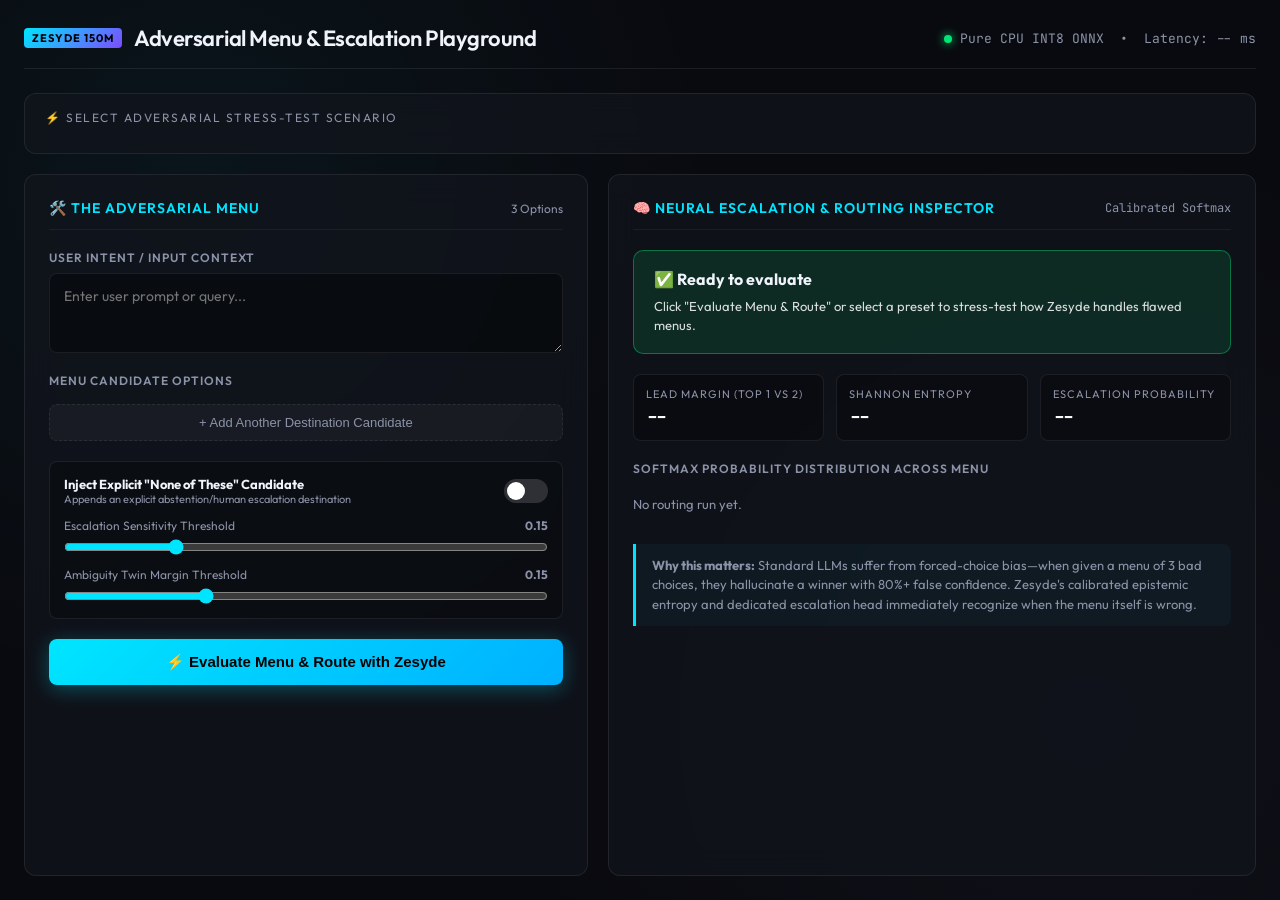
==== demos/bad_menu/index.html @ c3fc0f22 "feat(demos): add adversarial menu playground and fix dino offline jump" ====
<!DOCTYPE html>
<html lang="en">
<head>
  <meta charset="UTF-8">
  <meta name="viewport" content="width=device-width, initial-scale=1.0">
  <title>Zesyde — Adversarial Menu & Escalation Playground</title>
  <link rel="preconnect" href="https://fonts.googleapis.com">
  <link rel="preconnect" href="https://fonts.gstatic.com" crossorigin>
  <link href="https://fonts.googleapis.com/css2?family=JetBrains+Mono:wght@400;600;700&family=Outfit:wght@300;400;500;600;700&display=swap" rel="stylesheet">
  <style>
    :root {
      --bg: #090a0f;
      --card-bg: rgba(18, 20, 29, 0.75);
      --card-border: rgba(255, 255, 255, 0.08);
      --card-hover: rgba(255, 255, 255, 0.12);
      --text: #f0f3fa;
      --text-muted: #8c93a8;
      --accent-cyan: #00e5ff;
      --accent-green: #00e676;
      --accent-amber: #ffb300;
      --accent-rose: #ff1744;
      --accent-purple: #b388ff;
      --mono: 'JetBrains Mono', monospace;
      --font: 'Outfit', sans-serif;
    }

    * {
      box-sizing: border-box;
      margin: 0;
      padding: 0;
    }

    body {
      background-color: var(--bg);
      background-image: 
        radial-gradient(circle at 15% 20%, rgba(0, 229, 255, 0.05) 0%, transparent 40%),
        radial-gradient(circle at 85% 80%, rgba(179, 136, 255, 0.04) 0%, transparent 45%);
      color: var(--text);
      font-family: var(--font);
      min-height: 100vh;
      display: flex;
      flex-direction: column;
      padding: 24px;
      overflow-x: hidden;
    }

    header {
      max-width: 1400px;
      margin: 0 auto 24px;
      width: 100%;
      display: flex;
      justify-content: space-between;
      align-items: center;
      border-bottom: 1px solid var(--card-border);
      padding-bottom: 16px;
    }

    .brand {
      display: flex;
      align-items: center;
      gap: 12px;
    }

    .badge-core {
      background: linear-gradient(135deg, #00e5ff, #7c4dff);
      color: #000;
      font-weight: 700;
      font-size: 11px;
      padding: 3px 8px;
      border-radius: 4px;
      letter-spacing: 1px;
      text-transform: uppercase;
    }

    h1 {
      font-size: 22px;
      font-weight: 600;
      letter-spacing: -0.5px;
    }

    .header-meta {
      display: flex;
      align-items: center;
      gap: 16px;
      font-size: 13px;
      color: var(--text-muted);
      font-family: var(--mono);
    }

    .live-dot {
      width: 8px;
      height: 8px;
      border-radius: 50%;
      background: var(--accent-green);
      display: inline-block;
      box-shadow: 0 0 10px var(--accent-green);
      animation: pulse 2s infinite;
    }

    @keyframes pulse {
      0%, 100% { opacity: 1; }
      50% { opacity: 0.4; }
    }

    .container {
      max-width: 1400px;
      margin: 0 auto;
      width: 100%;
      display: flex;
      flex-direction: column;
      gap: 20px;
      flex: 1;
    }

    /* Preset Tray */
    .presets-card {
      background: var(--card-bg);
      border: 1px solid var(--card-border);
      border-radius: 12px;
      padding: 16px 20px;
      backdrop-filter: blur(12px);
    }

    .presets-title {
      font-size: 12px;
      text-transform: uppercase;
      letter-spacing: 1.5px;
      color: var(--text-muted);
      margin-bottom: 12px;
      display: flex;
      align-items: center;
      gap: 8px;
    }

    .presets-grid {
      display: grid;
      grid-template-columns: repeat(auto-fit, minmax(240px, 1fr));
      gap: 12px;
    }

    .preset-btn {
      background: rgba(255, 255, 255, 0.03);
      border: 1px solid var(--card-border);
      border-radius: 8px;
      padding: 12px 14px;
      color: var(--text);
      cursor: pointer;
      text-align: left;
      transition: all 0.2s ease;
      position: relative;
      overflow: hidden;
    }

    .preset-btn:hover {
      background: rgba(255, 255, 255, 0.06);
      border-color: var(--card-hover);
      transform: translateY(-1px);
    }

    .preset-btn.active {
      background: rgba(0, 229, 255, 0.08);
      border-color: var(--accent-cyan);
      box-shadow: 0 0 15px rgba(0, 229, 255, 0.15);
    }

    .preset-badge {
      font-size: 10px;
      font-family: var(--mono);
      font-weight: 600;
      text-transform: uppercase;
      display: inline-block;
      margin-bottom: 4px;
    }

    .preset-btn[data-cat="out_of_distribution"] .preset-badge { color: var(--accent-rose); }
    .preset-btn[data-cat="ambiguity"] .preset-badge { color: var(--accent-amber); }
    .preset-btn[data-cat="underspecified"] .preset-badge { color: var(--accent-purple); }
    .preset-btn[data-cat="high_confidence"] .preset-badge { color: var(--accent-green); }
    .preset-btn[data-cat="multilingual"] .preset-badge { color: var(--accent-cyan); }

    .preset-name {
      font-size: 14px;
      font-weight: 600;
      margin-bottom: 3px;
    }

    .preset-desc {
      font-size: 12px;
      color: var(--text-muted);
      line-height: 1.35;
    }

    /* Main Workspace Split */
    .workspace {
      display: grid;
      grid-template-columns: 1fr 1.15fr;
      gap: 20px;
      flex: 1;
    }

    @media (max-width: 1024px) {
      .workspace { grid-template-columns: 1fr; }
    }

    .panel {
      background: var(--card-bg);
      border: 1px solid var(--card-border);
      border-radius: 12px;
      padding: 24px;
      display: flex;
      flex-direction: column;
      gap: 20px;
      backdrop-filter: blur(16px);
    }

    .panel-header {
      display: flex;
      justify-content: space-between;
      align-items: center;
      border-bottom: 1px solid rgba(255, 255, 255, 0.05);
      padding-bottom: 12px;
    }

    .panel-title {
      font-size: 14px;
      font-weight: 600;
      letter-spacing: 1px;
      text-transform: uppercase;
      color: var(--accent-cyan);
      display: flex;
      align-items: center;
      gap: 8px;
    }

    .field-group {
      display: flex;
      flex-direction: column;
      gap: 8px;
    }

    label {
      font-size: 12px;
      text-transform: uppercase;
      letter-spacing: 1px;
      color: var(--text-muted);
      font-weight: 600;
    }

    textarea, input[type="text"] {
      width: 100%;
      background: rgba(0, 0, 0, 0.4);
      border: 1px solid var(--card-border);
      border-radius: 8px;
      padding: 12px 14px;
      color: #fff;
      font-family: inherit;
      font-size: 14px;
      outline: none;
      transition: all 0.2s;
    }

    textarea:focus, input[type="text"]:focus {
      border-color: var(--accent-cyan);
      box-shadow: 0 0 10px rgba(0, 229, 255, 0.2);
    }

    textarea {
      resize: vertical;
      min-height: 80px;
      line-height: 1.45;
    }

    .options-list {
      display: flex;
      flex-direction: column;
      gap: 8px;
    }

    .option-item {
      display: flex;
      align-items: center;
      gap: 8px;
    }

    .option-idx {
      width: 24px;
      font-family: var(--mono);
      font-size: 12px;
      color: var(--text-muted);
      text-align: center;
    }

    .btn-remove {
      background: transparent;
      border: 1px solid rgba(255, 23, 68, 0.3);
      color: var(--accent-rose);
      border-radius: 6px;
      width: 32px;
      height: 38px;
      cursor: pointer;
      display: flex;
      align-items: center;
      justify-content: center;
      font-size: 16px;
      transition: all 0.2s;
    }

    .btn-remove:hover {
      background: rgba(255, 23, 68, 0.2);
    }

    .btn-add {
      background: rgba(255, 255, 255, 0.04);
      border: 1px dashed var(--card-border);
      color: var(--text-muted);
      border-radius: 8px;
      padding: 10px;
      cursor: pointer;
      font-size: 13px;
      font-weight: 500;
      transition: all 0.2s;
      width: 100%;
    }

    .btn-add:hover {
      background: rgba(255, 255, 255, 0.08);
      color: #fff;
      border-color: var(--accent-cyan);
    }

    .toggles-bar {
      display: flex;
      flex-direction: column;
      gap: 12px;
      background: rgba(0, 0, 0, 0.25);
      border: 1px solid var(--card-border);
      border-radius: 8px;
      padding: 14px;
    }

    .toggle-row {
      display: flex;
      justify-content: space-between;
      align-items: center;
      font-size: 13px;
    }

    .switch {
      position: relative;
      display: inline-block;
      width: 44px;
      height: 24px;
    }

    .switch input { opacity: 0; width: 0; height: 0; }

    .slider {
      position: absolute;
      cursor: pointer;
      top: 0; left: 0; right: 0; bottom: 0;
      background-color: rgba(255, 255, 255, 0.15);
      transition: .3s;
      border-radius: 24px;
    }

    .slider:before {
      position: absolute;
      content: "";
      height: 18px;
      width: 18px;
      left: 3px;
      bottom: 3px;
      background-color: white;
      transition: .3s;
      border-radius: 50%;
    }

    input:checked + .slider {
      background-color: var(--accent-cyan);
    }

    input:checked + .slider:before {
      transform: translateX(20px);
    }

    .range-group {
      display: flex;
      flex-direction: column;
      gap: 6px;
    }

    .range-label-row {
      display: flex;
      justify-content: space-between;
      font-size: 12px;
      color: var(--text-muted);
    }

    input[type="range"] {
      width: 100%;
      accent-color: var(--accent-cyan);
    }

    .btn-evaluate {
      background: linear-gradient(135deg, #00e5ff 0%, #00b0ff 100%);
      color: #000;
      border: none;
      border-radius: 8px;
      padding: 14px 20px;
      font-size: 15px;
      font-weight: 700;
      cursor: pointer;
      display: flex;
      align-items: center;
      justify-content: center;
      gap: 10px;
      box-shadow: 0 4px 20px rgba(0, 229, 255, 0.3);
      transition: all 0.2s;
    }

    .btn-evaluate:hover {
      transform: translateY(-2px);
      box-shadow: 0 6px 25px rgba(0, 229, 255, 0.45);
    }

    .btn-evaluate:active {
      transform: translateY(0);
    }

    /* Inspector Right Panel */
    .verdict-banner {
      border-radius: 10px;
      padding: 18px 20px;
      display: flex;
      flex-direction: column;
      gap: 8px;
      border: 1px solid transparent;
      animation: fadeIn 0.3s ease;
    }

    @keyframes fadeIn {
      from { opacity: 0; transform: translateY(-4px); }
      to { opacity: 1; transform: translateY(0); }
    }

    .verdict-banner.verdict-none,
    .verdict-banner.verdict-escalate {
      background: rgba(255, 23, 68, 0.12);
      border-color: rgba(255, 23, 68, 0.4);
    }

    .verdict-banner.verdict-ambiguous {
      background: rgba(255, 179, 0, 0.12);
      border-color: rgba(255, 179, 0, 0.4);
    }

    .verdict-banner.verdict-low {
      background: rgba(179, 136, 255, 0.12);
      border-color: rgba(179, 136, 255, 0.4);
    }

    .verdict-banner.verdict-route {
      background: rgba(0, 230, 118, 0.12);
      border-color: rgba(0, 230, 118, 0.4);
    }

    .verdict-header {
      display: flex;
      align-items: center;
      gap: 10px;
      font-size: 16px;
      font-weight: 700;
    }

    .verdict-desc {
      font-size: 13px;
      line-height: 1.45;
      color: rgba(255, 255, 255, 0.85);
    }

    .metrics-grid {
      display: grid;
      grid-template-columns: repeat(3, 1fr);
      gap: 12px;
    }

    .metric-card {
      background: rgba(0, 0, 0, 0.3);
      border: 1px solid var(--card-border);
      border-radius: 8px;
      padding: 12px;
      display: flex;
      flex-direction: column;
      gap: 4px;
    }

    .metric-title {
      font-size: 11px;
      text-transform: uppercase;
      letter-spacing: 1px;
      color: var(--text-muted);
    }

    .metric-value {
      font-family: var(--mono);
      font-size: 18px;
      font-weight: 700;
      color: #fff;
    }

    /* Distribution List */
    .dist-container {
      display: flex;
      flex-direction: column;
      gap: 12px;
    }

    .dist-row {
      display: flex;
      flex-direction: column;
      gap: 6px;
      background: rgba(0, 0, 0, 0.2);
      border: 1px solid rgba(255, 255, 255, 0.04);
      border-radius: 8px;
      padding: 10px 14px;
    }

    .dist-info {
      display: flex;
      justify-content: space-between;
      align-items: center;
      font-size: 13px;
    }

    .dist-label {
      font-weight: 500;
      display: flex;
      align-items: center;
      gap: 8px;
    }

    .dist-rank {
      font-family: var(--mono);
      font-size: 11px;
      color: var(--text-muted);
      width: 18px;
    }

    .dist-prob {
      font-family: var(--mono);
      font-weight: 700;
      font-size: 14px;
    }

    .bar-bg {
      height: 6px;
      background: rgba(255, 255, 255, 0.08);
      border-radius: 3px;
      overflow: hidden;
      position: relative;
    }

    .bar-fill {
      height: 100%;
      border-radius: 3px;
      transition: width 0.4s cubic-bezier(0.16, 1, 0.3, 1);
    }

    .bar-fill.fill-win { background: var(--accent-cyan); }
    .bar-fill.fill-none { background: var(--accent-rose); }
    .bar-fill.fill-ambig { background: var(--accent-amber); }
    .bar-fill.fill-regular { background: rgba(255, 255, 255, 0.3); }

    .callout-box {
      background: rgba(0, 229, 255, 0.04);
      border-left: 3px solid var(--accent-cyan);
      padding: 12px 16px;
      border-radius: 0 8px 8px 0;
      font-size: 13px;
      line-height: 1.5;
      color: var(--text-muted);
    }
  </style>
</head>
<body>

  <header>
    <div class="brand">
      <span class="badge-core">Zesyde 150M</span>
      <h1>Adversarial Menu & Escalation Playground</h1>
    </div>
    <div class="header-meta">
      <span><span class="live-dot"></span> Pure CPU INT8 ONNX</span>
      <span>•</span>
      <span id="latencyHeader">Latency: -- ms</span>
    </div>
  </header>

  <div class="container">

    <!-- Preset Stress Scenarios -->
    <div class="presets-card">
      <div class="presets-title">
        <span>⚡ Select Adversarial Stress-Test Scenario</span>
      </div>
      <div class="presets-grid" id="presetsGrid">
        <!-- Injected dynamically -->
      </div>
    </div>

    <!-- Workspace -->
    <div class="workspace">

      <!-- Left Column: Menu Configuration -->
      <div class="panel">
        <div class="panel-header">
          <span class="panel-title">🛠️ The Adversarial Menu</span>
          <span style="font-size: 12px; color: var(--text-muted);" id="optionCountLabel">3 Options</span>
        </div>

        <div class="field-group">
          <label for="queryInput">User Intent / Input Context</label>
          <textarea id="queryInput" placeholder="Enter user prompt or query..."></textarea>
        </div>

        <div class="field-group">
          <label>Menu Candidate Options</label>
          <div class="options-list" id="optionsList">
            <!-- Dynamic options -->
          </div>
          <button class="btn-add" id="btnAddOption">+ Add Another Destination Candidate</button>
        </div>

        <div class="toggles-bar">
          <div class="toggle-row">
            <div>
              <strong>Inject Explicit "None of These" Candidate</strong>
              <div style="font-size: 11px; color: var(--text-muted);">Appends an explicit abstention/human escalation destination</div>
            </div>
            <label class="switch">
              <input type="checkbox" id="autoNoneCheck">
              <span class="slider"></span>
            </label>
          </div>

          <div class="range-group">
            <div class="range-label-row">
              <span>Escalation Sensitivity Threshold</span>
              <strong id="escalationVal">0.15</strong>
            </div>
            <input type="range" id="escalationSlider" min="0.05" max="0.50" step="0.01" value="0.15">
          </div>

          <div class="range-group">
            <div class="range-label-row">
              <span>Ambiguity Twin Margin Threshold</span>
              <strong id="ambiguityVal">0.15</strong>
            </div>
            <input type="range" id="ambiguitySlider" min="0.05" max="0.40" step="0.01" value="0.15">
          </div>
        </div>

        <button class="btn-evaluate" id="btnEvaluate">
          <span>⚡ Evaluate Menu & Route with Zesyde</span>
        </button>
      </div>

      <!-- Right Column: Neural Inspector -->
      <div class="panel">
        <div class="panel-header">
          <span class="panel-title">🧠 Neural Escalation & Routing Inspector</span>
          <span style="font-family: var(--mono); font-size: 12px; color: var(--text-muted);">Calibrated Softmax</span>
        </div>

        <!-- Big Verdict Card -->
        <div class="verdict-banner verdict-route" id="verdictCard">
          <div class="verdict-header" id="verdictHeader">
            <span>✅ Ready to evaluate</span>
          </div>
          <div class="verdict-desc" id="verdictDesc">
            Click "Evaluate Menu & Route" or select a preset to stress-test how Zesyde handles flawed menus.
          </div>
        </div>

        <!-- Metric Gauges -->
        <div class="metrics-grid">
          <div class="metric-card">
            <span class="metric-title">Lead Margin (Top 1 vs 2)</span>
            <span class="metric-value" id="metricMargin">--</span>
          </div>
          <div class="metric-card">
            <span class="metric-title">Shannon Entropy</span>
            <span class="metric-value" id="metricEntropy">--</span>
          </div>
          <div class="metric-card">
            <span class="metric-title">Escalation Probability</span>
            <span class="metric-value" id="metricEscalate">--</span>
          </div>
        </div>

        <!-- Softmax Distribution -->
        <div class="field-group">
          <label>Softmax Probability Distribution Across Menu</label>
          <div class="dist-container" id="distContainer">
            <div style="font-size: 13px; color: var(--text-muted); padding: 12px 0;">No routing run yet.</div>
          </div>
        </div>

        <div class="callout-box">
          <strong>Why this matters:</strong> Standard LLMs suffer from forced-choice bias—when given a menu of 3 bad choices, they hallucinate a winner with 80%+ false confidence. Zesyde's calibrated epistemic entropy and dedicated escalation head immediately recognize when the menu itself is wrong.
        </div>

      </div>

    </div>

  </div>

  <script>
    let currentPresets = [];
    const NONE_OPTION_TEXT = "None of these (Needs clarification / Human review)";

    // DOM references
    const presetsGrid = document.getElementById("presetsGrid");
    const queryInput = document.getElementById("queryInput");
    const optionsList = document.getElementById("optionsList");
    const btnAddOption = document.getElementById("btnAddOption");
    const autoNoneCheck = document.getElementById("autoNoneCheck");
    const escalationSlider = document.getElementById("escalationSlider");
    const escalationVal = document.getElementById("escalationVal");
    const ambiguitySlider = document.getElementById("ambiguitySlider");
    const ambiguityVal = document.getElementById("ambiguityVal");
    const btnEvaluate = document.getElementById("btnEvaluate");
    const latencyHeader = document.getElementById("latencyHeader");

    const verdictCard = document.getElementById("verdictCard");
    const verdictHeader = document.getElementById("verdictHeader");
    const verdictDesc = document.getElementById("verdictDesc");
    const metricMargin = document.getElementById("metricMargin");
    const metricEntropy = document.getElementById("metricEntropy");
    const metricEscalate = document.getElementById("metricEscalate");
    const distContainer = document.getElementById("distContainer");
    const optionCountLabel = document.getElementById("optionCountLabel");

    // Slider listeners
    escalationSlider.addEventListener("input", (e) => {
      escalationVal.textContent = parseFloat(e.target.value).toFixed(2);
    });

    ambiguitySlider.addEventListener("input", (e) => {
      ambiguityVal.textContent = parseFloat(e.target.value).toFixed(2);
    });

    // Option rows management
    function getOptions() {
      const inputs = optionsList.querySelectorAll("input.option-input");
      return Array.from(inputs).map(i => i.value.trim()).filter(v => v.length > 0);
    }

    function renderOptions(optionsArray) {
      optionsList.innerHTML = "";
      optionsArray.forEach((opt, idx) => {
        addOptionRow(opt, idx);
      });
      updateOptionCount();
    }

    function addOptionRow(text = "", idx = 0) {
      const row = document.createElement("div");
      row.className = "option-item";
      row.innerHTML = `
        <span class="option-idx">#${optionsList.children.length + 1}</span>
        <input type="text" class="option-input" value="${text}" placeholder="Destination option...">
        <button class="btn-remove" title="Remove option">×</button>
      `;

      row.querySelector(".btn-remove").addEventListener("click", () => {
        if (optionsList.children.length > 2) {
          row.remove();
          reindexOptions();
        } else {
          alert("Must have at least 2 options to form a decision menu.");
        }
      });

      optionsList.appendChild(row);
      updateOptionCount();
    }

    function reindexOptions() {
      Array.from(optionsList.children).forEach((row, i) => {
        row.querySelector(".option-idx").textContent = `#${i + 1}`;
      });
      updateOptionCount();
    }

    function updateOptionCount() {
      const c = optionsList.children.length;
      optionCountLabel.textContent = `${c} Options`;
    }

    btnAddOption.addEventListener("click", () => {
      addOptionRow("", optionsList.children.length);
    });

    // Load Presets from server
    async function loadPresets() {
      try {
        const res = await fetch("/api/presets");
        if (!res.ok) return;
        currentPresets = await res.json();
        presetsGrid.innerHTML = "";

        currentPresets.forEach((p, idx) => {
          const btn = document.createElement("button");
          btn.className = `preset-btn ${idx === 0 ? "active" : ""}`;
          btn.dataset.cat = p.category;
          btn.dataset.id = p.id;
          btn.innerHTML = `
            <span class="preset-badge">${p.category.replace('_', ' ')}</span>
            <div class="preset-name">${p.title}</div>
            <div class="preset-desc">${p.description}</div>
          `;
          btn.addEventListener("click", () => selectPreset(p, btn));
          presetsGrid.appendChild(btn);
        });

        if (currentPresets.length > 0) {
          applyPreset(currentPresets[0]);
        }
      } catch (err) {
        console.error("Failed to load presets:", err);
      }
    }

    function selectPreset(preset, btnEl) {
      document.querySelectorAll(".preset-btn").forEach(b => b.classList.remove("active"));
      btnEl.classList.add("active");
      applyPreset(preset);
      evaluate();
    }

    function applyPreset(p) {
      queryInput.value = p.context;
      renderOptions(p.options);
      autoNoneCheck.checked = p.auto_none;
      escalationSlider.value = p.escalation_threshold;
      escalationVal.textContent = p.escalation_threshold.toFixed(2);
      ambiguitySlider.value = p.ambiguity_threshold;
      ambiguityVal.textContent = p.ambiguity_threshold.toFixed(2);
    }

    // Evaluate
    async function evaluate() {
      const query = queryInput.value.trim();
      const options = getOptions();

      if (!query) {
        alert("Please enter a user query or intent.");
        return;
      }
      if (options.length < 2) {
        alert("Please provide at least 2 candidate options.");
        return;
      }

      btnEvaluate.disabled = true;
      btnEvaluate.textContent = "Routing with Zesyde INT8 ONNX...";

      try {
        const payload = {
          context: query,
          options: options,
          auto_none: autoNoneCheck.checked,
          none_label: NONE_OPTION_TEXT,
          escalation_threshold: parseFloat(escalationSlider.value),
          ambiguity_threshold: parseFloat(ambiguitySlider.value),
        };

        const res = await fetch("/api/route", {
          method: "POST",
          headers: { "Content-Type": "application/json" },
          body: JSON.stringify(payload),
        });

        if (!res.ok) {
          const err = await res.json();
          alert(`Error: ${err.detail || "Evaluation failed"}`);
          return;
        }

        const data = await res.json();
        renderResults(data);
      } catch (err) {
        alert(`Request failed: ${err.message}`);
      } finally {
        btnEvaluate.disabled = false;
        btnEvaluate.innerHTML = `<span>⚡ Evaluate Menu & Route with Zesyde</span>`;
      }
    }

    btnEvaluate.addEventListener("click", evaluate);

    function renderResults(data) {
      // Header Latency
      latencyHeader.textContent = `Latency: ${data.latency_ms.toFixed(1)} ms`;

      // Verdict Banner
      verdictCard.className = "verdict-banner";
      if (data.verdict === "NONE_OF_THESE") {
        verdictCard.classList.add("verdict-none");
      } else if (data.verdict === "ESCALATED") {
        verdictCard.classList.add("verdict-escalate");
      } else if (data.verdict === "AMBIGUOUS") {
        verdictCard.classList.add("verdict-ambiguous");
      } else if (data.verdict === "LOW_CONFIDENCE") {
        verdictCard.classList.add("verdict-low");
      } else {
        verdictCard.classList.add("verdict-route");
      }

      verdictHeader.innerHTML = `<span>${data.verdict_title}</span>`;
      verdictDesc.textContent = data.verdict_desc;

      // Metric Gauges
      metricMargin.textContent = `${(data.top_margin * 100).toFixed(1)}%`;
      metricEntropy.textContent = data.entropy.toFixed(3);
      metricEscalate.textContent = `${(data.escalate_probability * 100).toFixed(1)}%`;

      // Softmax Distribution Bars
      distContainer.innerHTML = "";
      const probs = data.probabilities;
      const sortedKeys = Object.keys(probs);

      sortedKeys.forEach((key, idx) => {
        const p = probs[key];
        const isWinner = idx === 0;
        const isNone = key.includes("None of these");
        const isAmbig = data.verdict === "AMBIGUOUS" && (key === data.top1_candidate || key === data.top2_candidate);

        let fillClass = "fill-regular";
        if (isNone && isWinner) fillClass = "fill-none";
        else if (isAmbig) fillClass = "fill-ambig";
        else if (isWinner) fillClass = "fill-win";

        const row = document.createElement("div");
        row.className = "dist-row";
        row.innerHTML = `
          <div class="dist-info">
            <span class="dist-label">
              <span class="dist-rank">#${idx + 1}</span>
              <span>${key}</span>
            </span>
            <span class="dist-prob" style="color: ${isWinner ? 'var(--accent-cyan)' : 'inherit'}">${(p * 100).toFixed(1)}%</span>
          </div>
          <div class="bar-bg">
            <div class="bar-fill ${fillClass}" style="width: ${(p * 100).toFixed(1)}%"></div>
          </div>
        `;
        distContainer.appendChild(row);
      });
    }

    // Init
    window.addEventListener("DOMContentLoaded", () => {
      loadPresets();
    });
  </script>
</body>
</html>
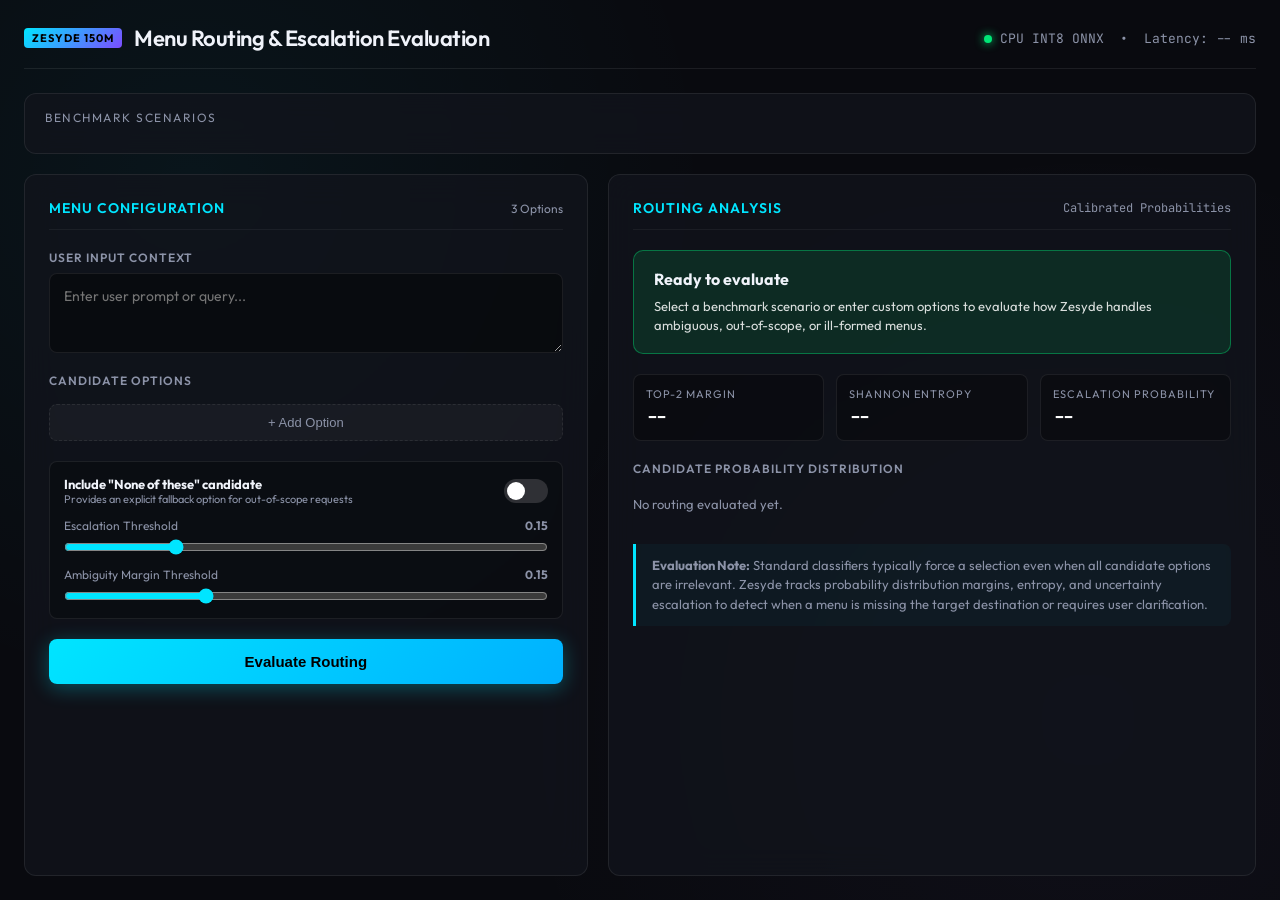
==== commit ded456c8: "refactor(bad_menu): clean up copy, remove tacky tone, emojis, and em dashes" ====
--- a/demos/bad_menu/index.html
+++ b/demos/bad_menu/index.html
@@ -3,7 +3,7 @@
 <head>
   <meta charset="UTF-8">
   <meta name="viewport" content="width=device-width, initial-scale=1.0">
-  <title>Zesyde — Adversarial Menu & Escalation Playground</title>
+  <title>Zesyde: Menu Routing & Escalation Evaluation</title>
   <link rel="preconnect" href="https://fonts.googleapis.com">
   <link rel="preconnect" href="https://fonts.gstatic.com" crossorigin>
   <link href="https://fonts.googleapis.com/css2?family=JetBrains+Mono:wght@400;600;700&family=Outfit:wght@300;400;500;600;700&display=swap" rel="stylesheet">
@@ -587,10 +587,10 @@
   <header>
     <div class="brand">
       <span class="badge-core">Zesyde 150M</span>
-      <h1>Adversarial Menu & Escalation Playground</h1>
+      <h1>Menu Routing & Escalation Evaluation</h1>
     </div>
     <div class="header-meta">
-      <span><span class="live-dot"></span> Pure CPU INT8 ONNX</span>
+      <span><span class="live-dot"></span> CPU INT8 ONNX</span>
       <span>•</span>
       <span id="latencyHeader">Latency: -- ms</span>
     </div>
@@ -598,10 +598,10 @@
 
   <div class="container">
 
-    <!-- Preset Stress Scenarios -->
+    <!-- Preset Scenarios -->
     <div class="presets-card">
       <div class="presets-title">
-        <span>⚡ Select Adversarial Stress-Test Scenario</span>
+        <span>Benchmark Scenarios</span>
       </div>
       <div class="presets-grid" id="presetsGrid">
         <!-- Injected dynamically -->
@@ -614,28 +614,28 @@
       <!-- Left Column: Menu Configuration -->
       <div class="panel">
         <div class="panel-header">
-          <span class="panel-title">🛠️ The Adversarial Menu</span>
+          <span class="panel-title">Menu Configuration</span>
           <span style="font-size: 12px; color: var(--text-muted);" id="optionCountLabel">3 Options</span>
         </div>
 
         <div class="field-group">
-          <label for="queryInput">User Intent / Input Context</label>
+          <label for="queryInput">User Input Context</label>
           <textarea id="queryInput" placeholder="Enter user prompt or query..."></textarea>
         </div>
 
         <div class="field-group">
-          <label>Menu Candidate Options</label>
+          <label>Candidate Options</label>
           <div class="options-list" id="optionsList">
             <!-- Dynamic options -->
           </div>
-          <button class="btn-add" id="btnAddOption">+ Add Another Destination Candidate</button>
+          <button class="btn-add" id="btnAddOption">+ Add Option</button>
         </div>
 
         <div class="toggles-bar">
           <div class="toggle-row">
             <div>
-              <strong>Inject Explicit "None of These" Candidate</strong>
-              <div style="font-size: 11px; color: var(--text-muted);">Appends an explicit abstention/human escalation destination</div>
+              <strong>Include "None of these" candidate</strong>
+              <div style="font-size: 11px; color: var(--text-muted);">Provides an explicit fallback option for out-of-scope requests</div>
             </div>
             <label class="switch">
               <input type="checkbox" id="autoNoneCheck">
@@ -645,7 +645,7 @@
 
           <div class="range-group">
             <div class="range-label-row">
-              <span>Escalation Sensitivity Threshold</span>
+              <span>Escalation Threshold</span>
               <strong id="escalationVal">0.15</strong>
             </div>
             <input type="range" id="escalationSlider" min="0.05" max="0.50" step="0.01" value="0.15">
@@ -653,7 +653,7 @@
 
           <div class="range-group">
             <div class="range-label-row">
-              <span>Ambiguity Twin Margin Threshold</span>
+              <span>Ambiguity Margin Threshold</span>
               <strong id="ambiguityVal">0.15</strong>
             </div>
             <input type="range" id="ambiguitySlider" min="0.05" max="0.40" step="0.01" value="0.15">
@@ -661,31 +661,31 @@
         </div>
 
         <button class="btn-evaluate" id="btnEvaluate">
-          <span>⚡ Evaluate Menu & Route with Zesyde</span>
+          <span>Evaluate Routing</span>
         </button>
       </div>
 
       <!-- Right Column: Neural Inspector -->
       <div class="panel">
         <div class="panel-header">
-          <span class="panel-title">🧠 Neural Escalation & Routing Inspector</span>
-          <span style="font-family: var(--mono); font-size: 12px; color: var(--text-muted);">Calibrated Softmax</span>
+          <span class="panel-title">Routing Analysis</span>
+          <span style="font-family: var(--mono); font-size: 12px; color: var(--text-muted);">Calibrated Probabilities</span>
         </div>
 
         <!-- Big Verdict Card -->
         <div class="verdict-banner verdict-route" id="verdictCard">
           <div class="verdict-header" id="verdictHeader">
-            <span>✅ Ready to evaluate</span>
+            <span>Ready to evaluate</span>
           </div>
           <div class="verdict-desc" id="verdictDesc">
-            Click "Evaluate Menu & Route" or select a preset to stress-test how Zesyde handles flawed menus.
+            Select a benchmark scenario or enter custom options to evaluate how Zesyde handles ambiguous, out-of-scope, or ill-formed menus.
           </div>
         </div>
 
         <!-- Metric Gauges -->
         <div class="metrics-grid">
           <div class="metric-card">
-            <span class="metric-title">Lead Margin (Top 1 vs 2)</span>
+            <span class="metric-title">Top-2 Margin</span>
             <span class="metric-value" id="metricMargin">--</span>
           </div>
           <div class="metric-card">
@@ -698,16 +698,16 @@
           </div>
         </div>
 
-        <!-- Softmax Distribution -->
+        <!-- Distribution -->
         <div class="field-group">
-          <label>Softmax Probability Distribution Across Menu</label>
+          <label>Candidate Probability Distribution</label>
           <div class="dist-container" id="distContainer">
-            <div style="font-size: 13px; color: var(--text-muted); padding: 12px 0;">No routing run yet.</div>
+            <div style="font-size: 13px; color: var(--text-muted); padding: 12px 0;">No routing evaluated yet.</div>
           </div>
         </div>
 
         <div class="callout-box">
-          <strong>Why this matters:</strong> Standard LLMs suffer from forced-choice bias—when given a menu of 3 bad choices, they hallucinate a winner with 80%+ false confidence. Zesyde's calibrated epistemic entropy and dedicated escalation head immediately recognize when the menu itself is wrong.
+          <strong>Evaluation Note:</strong> Standard classifiers typically force a selection even when all candidate options are irrelevant. Zesyde tracks probability distribution margins, entropy, and uncertainty escalation to detect when a menu is missing the target destination or requires user clarification.
         </div>
 
       </div>
@@ -718,7 +718,7 @@
 
   <script>
     let currentPresets = [];
-    const NONE_OPTION_TEXT = "None of these (Needs clarification / Human review)";
+    const NONE_OPTION_TEXT = "None of these (Escalate for review)";
 
     // DOM references
     const presetsGrid = document.getElementById("presetsGrid");
@@ -865,7 +865,7 @@
       }
 
       btnEvaluate.disabled = true;
-      btnEvaluate.textContent = "Routing with Zesyde INT8 ONNX...";
+      btnEvaluate.textContent = "Evaluating routing...";
 
       try {
         const payload = {
@@ -895,7 +895,7 @@
         alert(`Request failed: ${err.message}`);
       } finally {
         btnEvaluate.disabled = false;
-        btnEvaluate.innerHTML = `<span>⚡ Evaluate Menu & Route with Zesyde</span>`;
+        btnEvaluate.innerHTML = `<span>Evaluate Routing</span>`;
       }
     }
 
